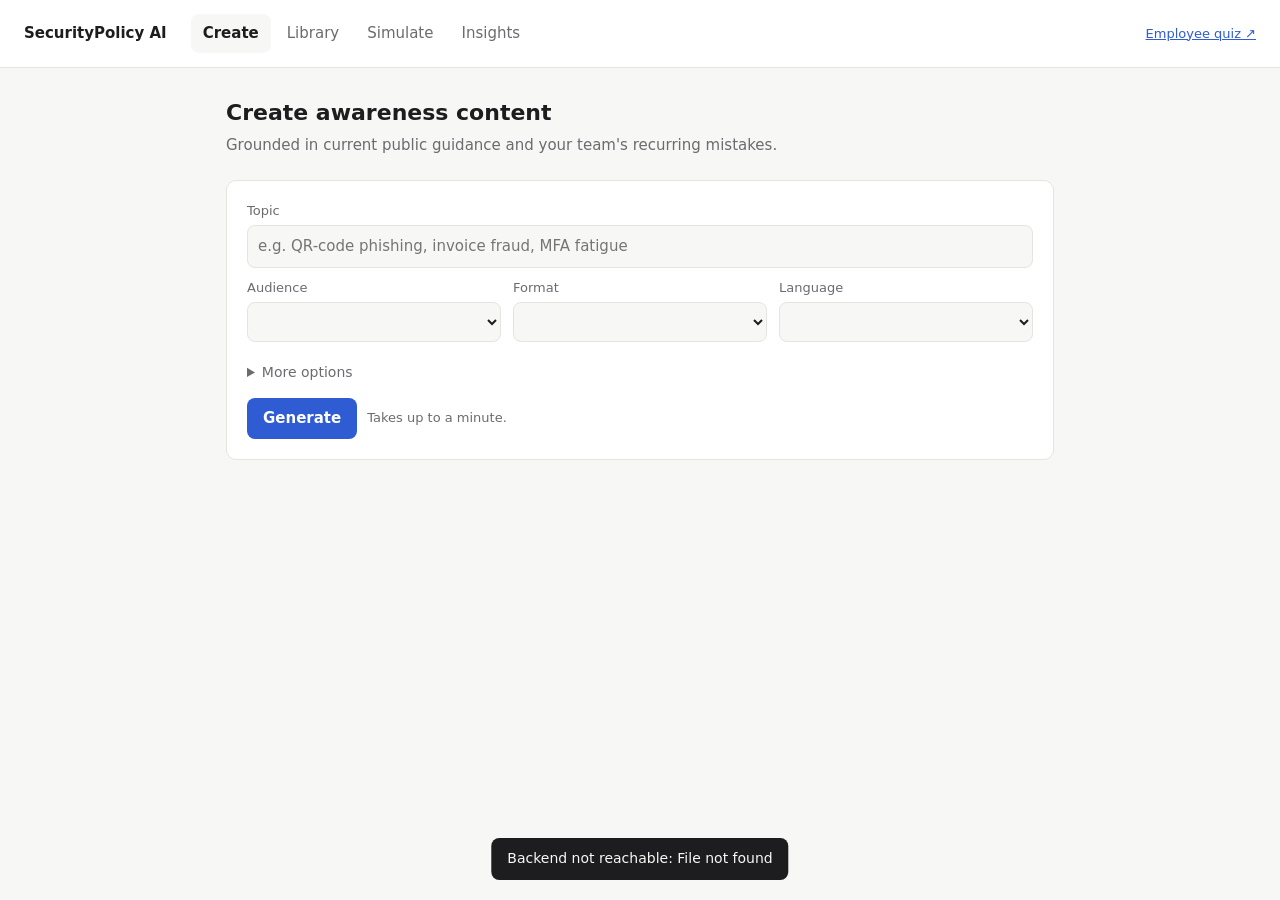
==== web/index.html @ 3a98496b "Web UI, local phishing-simulation campaigns, one-click local deployment - web/: minimal 4-page UI (C" ====
<!doctype html>
<html lang="en">
<head>
<meta charset="utf-8">
<meta name="viewport" content="width=device-width,initial-scale=1">
<title>SecurityPolicy AI</title>
<link rel="stylesheet" href="app.css">
</head>
<body>
<header>
  <span class="brand">SecurityPolicy AI</span>
  <nav id="nav">
    <button data-view="create" class="on">Create</button>
    <button data-view="library">Library</button>
    <button data-view="simulate">Simulate</button>
    <button data-view="insights">Insights</button>
  </nav>
  <span class="right"><a href="learn.html">Employee quiz ↗</a></span>
</header>

<main>
  <!-- CREATE -->
  <section id="v-create">
    <h1>Create awareness content</h1>
    <p class="lead">Grounded in current public guidance and your team's recurring mistakes.</p>
    <form class="card" id="gen-form">
      <label for="topic">Topic</label>
      <input id="topic" required placeholder="e.g. QR-code phishing, invoice fraud, MFA fatigue">
      <div class="grid">
        <div><label for="audience">Audience</label><select id="audience"></select></div>
        <div><label for="format">Format</label><select id="format"></select></div>
        <div><label for="language">Language</label><select id="language"></select></div>
      </div>
      <details>
        <summary>More options</summary>
        <label for="extra" style="margin-top:10px">Extra instructions</label>
        <input id="extra" placeholder="optional">
        <div id="policy-box" class="hidden">
          <label for="policy">Policy text to summarise</label>
          <textarea id="policy"></textarea>
        </div>
      </details>
      <div class="row"><button class="btn" id="gen-btn">Generate</button>
        <span class="muted small" id="gen-note">Takes up to a minute.</span></div>
    </form>
    <div id="create-out"></div>
  </section>

  <!-- LIBRARY -->
  <section id="v-library" class="hidden">
    <h1>Library</h1>
    <p class="lead">Drafts and approved modules. Approved content is remembered so new content builds on it.</p>
    <div class="card"><ul class="list" id="drafts"></ul></div>
    <div id="library-out"></div>
  </section>

  <!-- SIMULATE -->
  <section id="v-simulate" class="hidden">
    <h1>Phishing simulation</h1>
    <p class="lead">Send an approved training email to pseudonymous recipients. Clicks update the department's mistakes.</p>
    <form class="card" id="camp-form">
      <div class="grid">
        <div><label for="kit">Simulation</label><select id="kit"></select></div>
        <div><label for="camp-dept">Department</label><select id="camp-dept"></select></div>
        <div><label for="camp-n">Recipients</label><input id="camp-n" type="number" min="1" max="200" value="10"></div>
      </div>
      <div class="row"><button class="btn">Launch</button>
        <span class="muted small" id="kit-note"></span></div>
    </form>
    <div id="campaigns"></div>
  </section>

  <!-- INSIGHTS -->
  <section id="v-insights" class="hidden">
    <h1>Insights</h1>
    <p class="lead">Recurring mistakes per department, from logs, phishing tests, quizzes and simulations.</p>
    <div class="card">
      <div class="row" style="margin-top:0">
        <select id="ins-dept" style="max-width:240px;margin:0"></select>
        <button class="btn ghost" id="rebuild">Refresh</button>
      </div>
      <ul class="list" id="mistakes" style="margin-top:8px"></ul>
    </div>
    <details class="card"><summary>What's new in the threat feeds</summary>
      <div class="row"><button class="btn ghost" id="digest-btn">Check last 14 days</button></div>
      <div id="digest-out"></div>
    </details>
    <details class="card"><summary>Evaluation results</summary><div id="eval-out"></div></details>
  </section>
</main>
<script src="app.js"></script>
</body>
</html>
---- web/app.css ----
:root {
  --bg: #f7f7f5; --card: #ffffff; --ink: #1d1d1f; --muted: #6b6b70; --line: #e4e4e0;
  --accent: #2f5bd3; --accent-ink: #ffffff; --good: #1f8a4c; --warn: #b7791f; --bad: #c0392b;
  --radius: 10px;
  font-family: system-ui, -apple-system, "Segoe UI", Roboto, sans-serif;
}
@media (prefers-color-scheme: dark) {
  :root { --bg: #151517; --card: #1f1f22; --ink: #ececef; --muted: #9a9aa2; --line: #2e2e33;
          --accent: #7b9cff; --accent-ink: #0d0d10; }
}
* { box-sizing: border-box; }
body { margin: 0; background: var(--bg); color: var(--ink); font-size: 15px; line-height: 1.55; }
a { color: var(--accent); }

header { display: flex; align-items: center; gap: 24px; padding: 14px 24px; border-bottom: 1px solid var(--line);
         background: var(--card); position: sticky; top: 0; z-index: 2; flex-wrap: wrap; }
header .brand { font-weight: 650; }
nav { display: flex; gap: 4px; flex-wrap: wrap; }
nav button { background: none; border: 0; padding: 8px 12px; border-radius: 8px; color: var(--muted);
             font: inherit; cursor: pointer; }
nav button.on { background: var(--bg); color: var(--ink); font-weight: 600; }
header .right { margin-left: auto; font-size: 13px; color: var(--muted); }

main { max-width: 860px; margin: 0 auto; padding: 28px 16px 80px; }
main.narrow { max-width: 560px; }
h1 { font-size: 22px; margin: 0 0 4px; }
h2 { font-size: 18px; margin: 0 0 12px; }
h3 { font-size: 15px; margin: 20px 0 6px; }
.lead { color: var(--muted); margin: 0 0 22px; }
.muted { color: var(--muted); }
.small { font-size: 13px; }
.hidden { display: none !important; }

.card { background: var(--card); border: 1px solid var(--line); border-radius: var(--radius); padding: 20px; margin-bottom: 16px; }
.grid { display: grid; grid-template-columns: repeat(auto-fit, minmax(180px, 1fr)); gap: 12px; }
.row { display: flex; gap: 10px; align-items: center; flex-wrap: wrap; margin-top: 14px; }
label { display: block; font-size: 13px; color: var(--muted); margin-bottom: 4px; }
input, select, textarea { width: 100%; font: inherit; color: var(--ink); background: var(--bg);
  border: 1px solid var(--line); border-radius: 8px; padding: 9px 10px; margin-bottom: 10px; }
textarea { min-height: 90px; resize: vertical; }

.btn { display: inline-block; background: var(--accent); color: var(--accent-ink); border: 0; border-radius: 8px;
       padding: 9px 16px; font: inherit; font-weight: 600; cursor: pointer; text-decoration: none; }
.btn.ghost { background: none; color: var(--accent); border: 1px solid var(--line); }
.btn:disabled { opacity: .5; cursor: wait; }

details { margin-top: 10px; }
summary { cursor: pointer; color: var(--muted); font-size: 14px; }

.list { list-style: none; padding: 0; margin: 0; }
.list li { padding: 12px 4px; border-bottom: 1px solid var(--line); display: flex; gap: 12px; align-items: center; cursor: pointer; }
.list li:last-child { border-bottom: 0; }
.list .grow { flex: 1; min-width: 0; }
.list .t { font-weight: 550; overflow: hidden; text-overflow: ellipsis; white-space: nowrap; }

.pill { font-size: 12px; padding: 2px 8px; border-radius: 99px; border: 1px solid var(--line); color: var(--muted); white-space: nowrap; }
.pill.good { color: var(--good); border-color: var(--good); }
.pill.warn { color: var(--warn); border-color: var(--warn); }
.pill.bad { color: var(--bad); border-color: var(--bad); }

.doc h1, .doc h2, .doc h3 { margin-top: 18px; }
.doc .cite { font-size: 11px; vertical-align: super; color: var(--accent); text-decoration: none; }
.doc .org { font-size: 11px; vertical-align: super; color: var(--muted); }
.mail { white-space: normal; }
.mail-head { border-bottom: 1px solid var(--line); padding-bottom: 10px; margin-bottom: 12px; font-size: 14px; }

.bar { height: 8px; background: var(--bg); border-radius: 99px; overflow: hidden; }
.bar > i { display: block; height: 100%; background: var(--accent); }
.funnel { display: grid; grid-template-columns: 110px 1fr 40px; gap: 6px 10px; align-items: center; font-size: 13px; }

.toast { position: fixed; bottom: 20px; left: 50%; transform: translateX(-50%); background: var(--ink); color: var(--bg);
         padding: 10px 16px; border-radius: 8px; font-size: 14px; max-width: 90vw; }
.spinner { display: inline-block; width: 14px; height: 14px; border: 2px solid var(--line); border-top-color: var(--accent);
           border-radius: 50%; animation: spin .8s linear infinite; vertical-align: -2px; margin-right: 8px; }
@keyframes spin { to { transform: rotate(360deg); } }

body.recipient main { padding-top: 48px; }
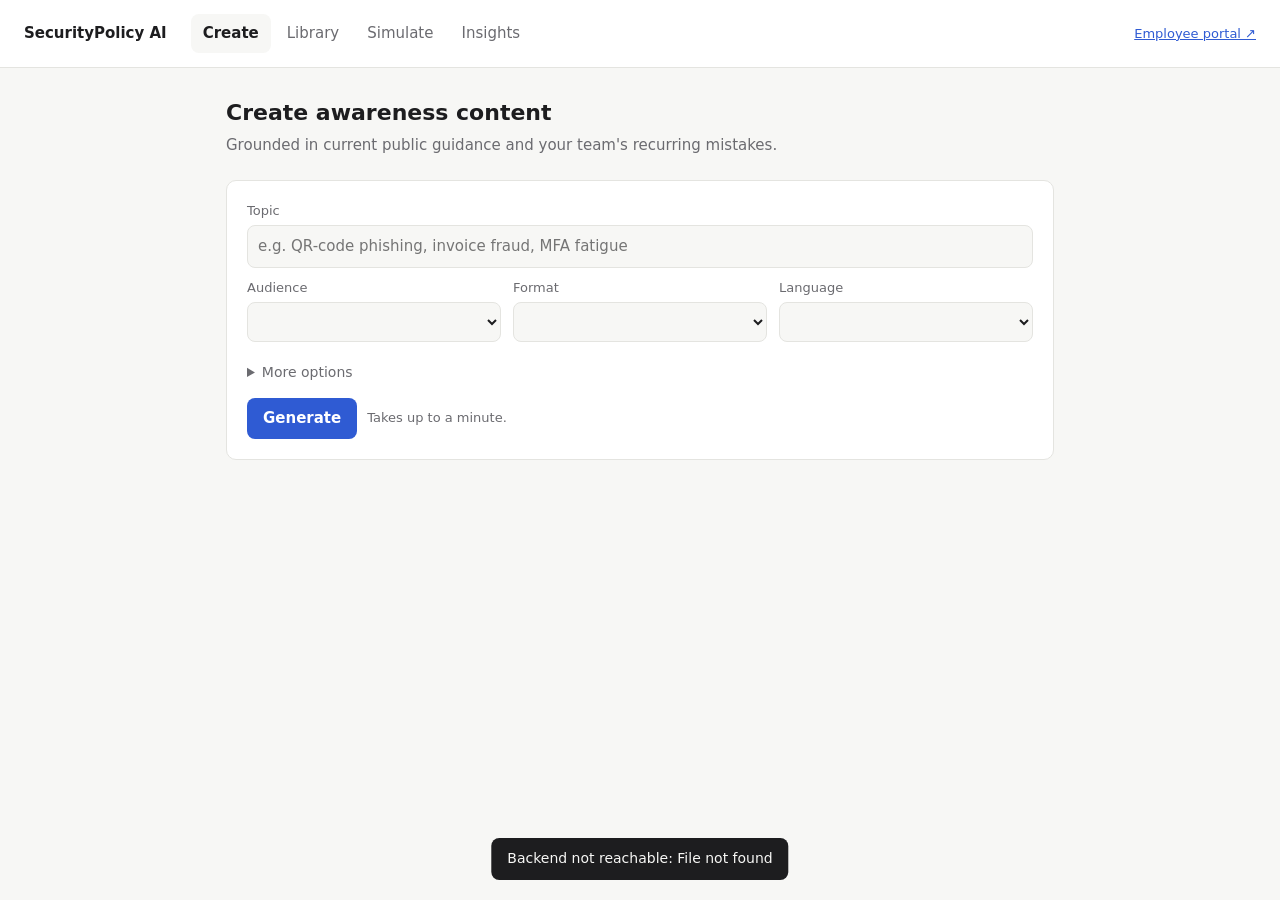
==== commit a37440a6: "Employee portal, phishing checker, trends, stale-module alerts, weekly progress reports - spai/insig" ====
--- a/web/index.html
+++ b/web/index.html
@@ -15,7 +15,7 @@
     <button data-view="simulate">Simulate</button>
     <button data-view="insights">Insights</button>
   </nav>
-  <span class="right"><a href="learn.html">Employee quiz ↗</a></span>
+  <span class="right"><a href="learn.html">Employee portal ↗</a></span>
 </header>
 
 <main>
@@ -50,6 +50,7 @@
   <section id="v-library" class="hidden">
     <h1>Library</h1>
     <p class="lead">Drafts and approved modules. Approved content is remembered so new content builds on it.</p>
+    <div class="card hidden" id="stale-card"><h2>Update suggested</h2><ul class="list" id="stale"></ul></div>
     <div class="card"><ul class="list" id="drafts"></ul></div>
     <div id="library-out"></div>
   </section>
@@ -81,6 +82,11 @@
       </div>
       <ul class="list" id="mistakes" style="margin-top:8px"></ul>
     </div>
+    <div class="card">
+      <h2>Trend</h2>
+      <div id="trend-out"></div>
+    </div>
+    <details class="card"><summary>This week by department</summary><div id="week-out"></div></details>
     <details class="card"><summary>What's new in the threat feeds</summary>
       <div class="row"><button class="btn ghost" id="digest-btn">Check last 14 days</button></div>
       <div id="digest-out"></div>
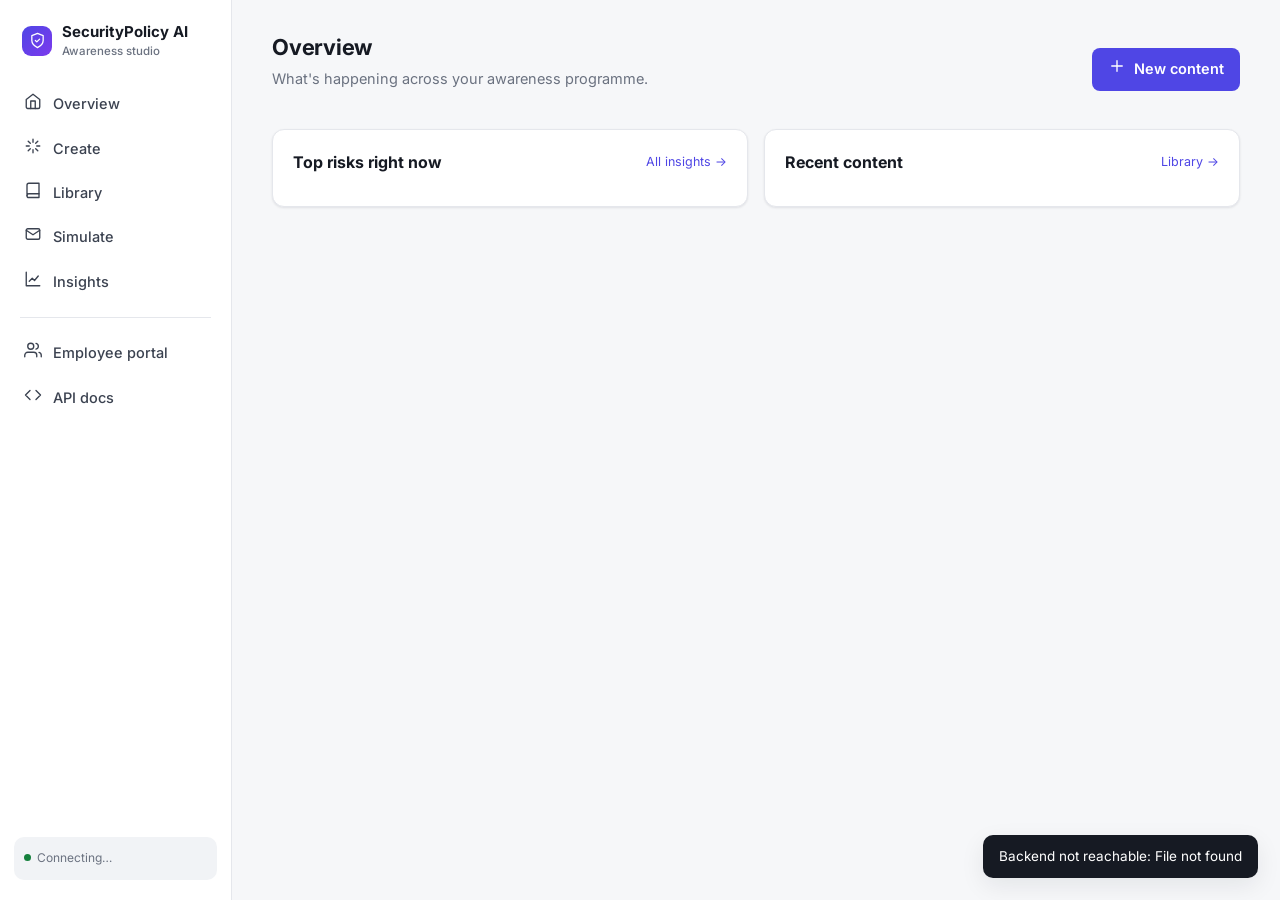
==== commit 501251b4: "Redesign web UI: sidebar layout, overview dashboard, format cards, tabbed draft view, richer simulat" ====
--- a/web/index.html
+++ b/web/index.html
@@ -7,93 +7,116 @@
 <link rel="stylesheet" href="app.css">
 </head>
 <body>
-<header>
-  <span class="brand">SecurityPolicy AI</span>
-  <nav id="nav">
-    <button data-view="create" class="on">Create</button>
-    <button data-view="library">Library</button>
-    <button data-view="simulate">Simulate</button>
-    <button data-view="insights">Insights</button>
-  </nav>
-  <span class="right"><a href="learn.html">Employee portal ↗</a></span>
-</header>
+<div class="shell">
+  <aside>
+    <div class="brand"><div class="logo" data-icon="shield"></div><div>SecurityPolicy AI<small>Awareness studio</small></div></div>
+    <nav class="nav" id="nav">
+      <button data-view="overview"><span data-icon="home"></span><span>Overview</span></button>
+      <button data-view="create"><span data-icon="spark"></span><span>Create</span></button>
+      <button data-view="library"><span data-icon="book"></span><span>Library</span></button>
+      <button data-view="simulate"><span data-icon="mail"></span><span>Simulate</span></button>
+      <button data-view="insights"><span data-icon="chart"></span><span>Insights</span></button>
+      <div class="sep"></div>
+      <a href="learn.html" target="_blank"><span data-icon="users"></span><span>Employee portal</span></a>
+      <a href="/docs" target="_blank"><span data-icon="code"></span><span>API docs</span></a>
+    </nav>
+    <div class="side-foot" id="kb-status"><span class="dot"></span>Connecting…</div>
+  </aside>
 
-<main>
-  <!-- CREATE -->
-  <section id="v-create">
-    <h1>Create awareness content</h1>
-    <p class="lead">Grounded in current public guidance and your team's recurring mistakes.</p>
-    <form class="card" id="gen-form">
-      <label for="topic">Topic</label>
-      <input id="topic" required placeholder="e.g. QR-code phishing, invoice fraud, MFA fatigue">
-      <div class="grid">
-        <div><label for="audience">Audience</label><select id="audience"></select></div>
-        <div><label for="format">Format</label><select id="format"></select></div>
-        <div><label for="language">Language</label><select id="language"></select></div>
+  <main>
+    <!-- OVERVIEW -->
+    <section id="v-overview">
+      <div class="page-head"><div><h1 id="hello">Overview</h1><p class="sub">What's happening across your awareness programme.</p></div>
+        <button class="btn" data-go="create"><span data-icon="plus"></span>New content</button></div>
+      <div class="kpis" id="kpis"></div>
+      <div class="cols">
+        <div class="card"><div class="card-head"><h2>Top risks right now</h2><a href="#insights" class="small">All insights →</a></div>
+          <ul class="list" id="ov-risks"></ul></div>
+        <div class="stack">
+          <div class="card"><div class="card-head"><h2>Recent content</h2><a href="#library" class="small">Library →</a></div>
+            <ul class="list" id="ov-recent"></ul></div>
+          <div class="card hidden" id="ov-stale-card"><div class="card-head"><h2>Needs an update</h2></div><ul class="list" id="ov-stale"></ul></div>
+        </div>
       </div>
-      <details>
-        <summary>More options</summary>
-        <label for="extra" style="margin-top:10px">Extra instructions</label>
-        <input id="extra" placeholder="optional">
-        <div id="policy-box" class="hidden">
-          <label for="policy">Policy text to summarise</label>
-          <textarea id="policy"></textarea>
+    </section>
+
+    <!-- CREATE -->
+    <section id="v-create" class="hidden">
+      <div class="page-head"><div><h1>Create content</h1><p class="sub">Grounded in trusted, current guidance and your teams' real mistakes.</p></div></div>
+      <div class="cols-create">
+        <form class="card sticky" id="gen-form">
+          <div class="field"><label for="topic">Topic</label>
+            <input id="topic" required placeholder="e.g. QR-code phishing, invoice fraud"></div>
+          <div class="field"><label>Format</label><div class="formats" id="formats"></div><p class="fmt-desc" id="fmt-desc"></p></div>
+          <div class="two">
+            <div class="field"><label for="audience">Audience</label><select id="audience"></select></div>
+            <div class="field"><label for="language">Language</label><select id="language"></select></div>
+          </div>
+          <details><summary>More options</summary>
+            <div class="field" style="margin-top:10px"><label for="extra">Extra instructions</label><input id="extra" placeholder="optional, e.g. friendly tone, under 200 words"></div>
+            <div class="field hidden" id="policy-box"><label for="policy">Policy text to summarise</label><textarea id="policy"></textarea></div>
+          </details>
+          <button class="btn block" id="gen-btn" style="margin-top:16px"><span data-icon="spark"></span>Generate</button>
+        </form>
+        <div id="create-out"><div class="card empty"><span data-icon="spark"></span><b>Your draft will appear here</b>
+          Pick a topic and format. Every claim is cited and the draft is fact-checked before you approve it.</div></div>
+      </div>
+    </section>
+
+    <!-- LIBRARY -->
+    <section id="v-library" class="hidden">
+      <div class="page-head"><div><h1>Library</h1><p class="sub">Approved content is remembered, so new content builds on it instead of repeating it.</p></div></div>
+      <div class="card hidden" id="stale-card" style="margin-bottom:16px"><div class="card-head"><h2>Update suggested</h2>
+        <span class="pill warn">newer guidance found</span></div><ul class="list" id="stale"></ul></div>
+      <div class="cols-create">
+        <div class="card sticky">
+          <div class="row" style="margin-bottom:10px"><input id="lib-q" placeholder="Search…" style="flex:1"></div>
+          <div class="chips" id="lib-filter" style="margin-bottom:8px">
+            <button class="chip on" data-f="all">All</button><button class="chip" data-f="approved">Approved</button><button class="chip" data-f="draft">Drafts</button></div>
+          <ul class="list" id="drafts" style="max-height:62vh;overflow:auto"></ul>
         </div>
-      </details>
-      <div class="row"><button class="btn" id="gen-btn">Generate</button>
-        <span class="muted small" id="gen-note">Takes up to a minute.</span></div>
-    </form>
-    <div id="create-out"></div>
-  </section>
+        <div id="library-out"><div class="card empty"><span data-icon="book"></span><b>Select an item</b>Open any draft to review, approve or export it.</div></div>
+      </div>
+    </section>
 
-  <!-- LIBRARY -->
-  <section id="v-library" class="hidden">
-    <h1>Library</h1>
-    <p class="lead">Drafts and approved modules. Approved content is remembered so new content builds on it.</p>
-    <div class="card hidden" id="stale-card"><h2>Update suggested</h2><ul class="list" id="stale"></ul></div>
-    <div class="card"><ul class="list" id="drafts"></ul></div>
-    <div id="library-out"></div>
-  </section>
+    <!-- SIMULATE -->
+    <section id="v-simulate" class="hidden">
+      <div class="page-head"><div><h1>Phishing simulation</h1><p class="sub">Send an approved training email to pseudonymous recipients. Every click updates the team's mistakes.</p></div></div>
+      <form class="card" id="camp-form">
+        <div class="card-head"><h2>Launch a campaign</h2><span class="small muted">No real email is sent. Recipients get private local inbox links.</span></div>
+        <div class="row" style="align-items:flex-end">
+          <div style="flex:2;min-width:220px"><label for="kit">Training email</label><select id="kit"></select></div>
+          <div style="flex:1;min-width:140px"><label for="camp-dept">Department</label><select id="camp-dept"></select></div>
+          <div style="width:110px"><label for="camp-n">Recipients</label><input id="camp-n" type="number" min="1" max="200" value="10"></div>
+          <button class="btn"><span data-icon="send"></span>Launch</button>
+        </div>
+        <p class="small muted" id="kit-note" style="margin:8px 0 0"></p>
+      </form>
+      <div id="campaigns" class="stack" style="margin-top:16px"></div>
+    </section>
 
-  <!-- SIMULATE -->
-  <section id="v-simulate" class="hidden">
-    <h1>Phishing simulation</h1>
-    <p class="lead">Send an approved training email to pseudonymous recipients. Clicks update the department's mistakes.</p>
-    <form class="card" id="camp-form">
-      <div class="grid">
-        <div><label for="kit">Simulation</label><select id="kit"></select></div>
-        <div><label for="camp-dept">Department</label><select id="camp-dept"></select></div>
-        <div><label for="camp-n">Recipients</label><input id="camp-n" type="number" min="1" max="200" value="10"></div>
+    <!-- INSIGHTS -->
+    <section id="v-insights" class="hidden">
+      <div class="page-head"><div><h1>Insights</h1><p class="sub">Recurring mistakes from Windows logs, phishing tests, quizzes and simulations.</p></div>
+        <button class="btn ghost" id="rebuild"><span data-icon="refresh"></span>Recompute</button></div>
+      <div class="chips" id="ins-dept" style="margin-bottom:16px"></div>
+      <div class="cols">
+        <div class="card"><div class="card-head"><h2>Recurring mistakes</h2><span class="small muted">share of people who fell for it</span></div>
+          <ul class="list" id="mistakes"></ul></div>
+        <div class="card"><div class="card-head"><h2>Trend</h2></div><div id="trend-out"></div></div>
       </div>
-      <div class="row"><button class="btn">Launch</button>
-        <span class="muted small" id="kit-note"></span></div>
-    </form>
-    <div id="campaigns"></div>
-  </section>
-
-  <!-- INSIGHTS -->
-  <section id="v-insights" class="hidden">
-    <h1>Insights</h1>
-    <p class="lead">Recurring mistakes per department, from logs, phishing tests, quizzes and simulations.</p>
-    <div class="card">
-      <div class="row" style="margin-top:0">
-        <select id="ins-dept" style="max-width:240px;margin:0"></select>
-        <button class="btn ghost" id="rebuild">Refresh</button>
+      <div class="card" style="margin-top:16px">
+        <div class="tabs" id="ins-tabs" style="margin-top:0">
+          <button class="on" data-t="week">This week</button><button data-t="digest">Threat feed digest</button><button data-t="eval">Evaluation</button></div>
+        <div id="t-week"></div>
+        <div id="t-digest" class="hidden"><p class="small muted" style="margin-top:0">Suggests topics from the last 14 days of news that you haven't taught yet.</p>
+          <button class="btn ghost sm" id="digest-btn"><span data-icon="spark"></span>Analyse feeds</button><div id="digest-out"></div></div>
+        <div id="t-eval" class="hidden"></div>
       </div>
-      <ul class="list" id="mistakes" style="margin-top:8px"></ul>
-    </div>
-    <div class="card">
-      <h2>Trend</h2>
-      <div id="trend-out"></div>
-    </div>
-    <details class="card"><summary>This week by department</summary><div id="week-out"></div></details>
-    <details class="card"><summary>What's new in the threat feeds</summary>
-      <div class="row"><button class="btn ghost" id="digest-btn">Check last 14 days</button></div>
-      <div id="digest-out"></div>
-    </details>
-    <details class="card"><summary>Evaluation results</summary><div id="eval-out"></div></details>
-  </section>
-</main>
+    </section>
+  </main>
+</div>
+<script src="icons.js"></script>
 <script src="app.js"></script>
 </body>
 </html>
--- a/web/app.css
+++ b/web/app.css
@@ -1,77 +1,213 @@
+@import url("https://fonts.googleapis.com/css2?family=Inter:wght@400;500;600;700&display=swap");
+
 :root {
-  --bg: #f7f7f5; --card: #ffffff; --ink: #1d1d1f; --muted: #6b6b70; --line: #e4e4e0;
-  --accent: #2f5bd3; --accent-ink: #ffffff; --good: #1f8a4c; --warn: #b7791f; --bad: #c0392b;
-  --radius: 10px;
-  font-family: system-ui, -apple-system, "Segoe UI", Roboto, sans-serif;
+  --bg: #f6f7f9; --surface: #ffffff; --surface-2: #f1f3f6; --ink: #161a23; --ink-2: #3b4250; --muted: #6b7280;
+  --line: #e5e7ec; --accent: #4f46e5; --accent-soft: #eef0fe; --accent-ink: #ffffff;
+  --good: #15803d; --good-soft: #e8f6ee; --warn: #b45309; --warn-soft: #fdf3e4; --bad: #c2410c; --bad-soft: #fdece6;
+  --shadow: 0 1px 2px rgba(16, 24, 40, .04), 0 1px 3px rgba(16, 24, 40, .06);
+  --shadow-lg: 0 8px 24px rgba(16, 24, 40, .08);
+  --radius: 12px; --side: 232px;
+  font-family: Inter, system-ui, -apple-system, "Segoe UI", Roboto, sans-serif;
+  color-scheme: light;
 }
 @media (prefers-color-scheme: dark) {
-  :root { --bg: #151517; --card: #1f1f22; --ink: #ececef; --muted: #9a9aa2; --line: #2e2e33;
-          --accent: #7b9cff; --accent-ink: #0d0d10; }
+  :root:not([data-theme="light"]) {
+    --bg: #0f1115; --surface: #171a21; --surface-2: #1e222b; --ink: #eceef3; --ink-2: #c3c8d2; --muted: #8b92a0;
+    --line: #272b35; --accent: #8b87ff; --accent-soft: #23234a; --accent-ink: #0f1115;
+    --good: #4ade80; --good-soft: #15291d; --warn: #fbbf24; --warn-soft: #2d2412; --bad: #fb923c; --bad-soft: #2f1a12;
+    --shadow: 0 1px 2px rgba(0, 0, 0, .3); --shadow-lg: 0 8px 24px rgba(0, 0, 0, .4); color-scheme: dark;
+  }
 }
 * { box-sizing: border-box; }
-body { margin: 0; background: var(--bg); color: var(--ink); font-size: 15px; line-height: 1.55; }
-a { color: var(--accent); }
-
-header { display: flex; align-items: center; gap: 24px; padding: 14px 24px; border-bottom: 1px solid var(--line);
-         background: var(--card); position: sticky; top: 0; z-index: 2; flex-wrap: wrap; }
-header .brand { font-weight: 650; }
-nav { display: flex; gap: 4px; flex-wrap: wrap; }
-nav button { background: none; border: 0; padding: 8px 12px; border-radius: 8px; color: var(--muted);
-             font: inherit; cursor: pointer; }
-nav button.on { background: var(--bg); color: var(--ink); font-weight: 600; }
-header .right { margin-left: auto; font-size: 13px; color: var(--muted); }
-
-main { max-width: 860px; margin: 0 auto; padding: 28px 16px 80px; }
-main.narrow { max-width: 560px; }
-h1 { font-size: 22px; margin: 0 0 4px; }
-h2 { font-size: 18px; margin: 0 0 12px; }
-h3 { font-size: 15px; margin: 20px 0 6px; }
-.lead { color: var(--muted); margin: 0 0 22px; }
+body { margin: 0; background: var(--bg); color: var(--ink); font-size: 14.5px; line-height: 1.55; -webkit-font-smoothing: antialiased; }
+a { color: var(--accent); text-decoration: none; }
+a:hover { text-decoration: underline; }
+svg.i { width: 18px; height: 18px; flex: none; stroke: currentColor; fill: none; stroke-width: 1.8; stroke-linecap: round; stroke-linejoin: round; }
+.hidden { display: none !important; }
 .muted { color: var(--muted); }
-.small { font-size: 13px; }
-.hidden { display: none !important; }
-
-.card { background: var(--card); border: 1px solid var(--line); border-radius: var(--radius); padding: 20px; margin-bottom: 16px; }
-.grid { display: grid; grid-template-columns: repeat(auto-fit, minmax(180px, 1fr)); gap: 12px; }
-.row { display: flex; gap: 10px; align-items: center; flex-wrap: wrap; margin-top: 14px; }
-label { display: block; font-size: 13px; color: var(--muted); margin-bottom: 4px; }
-input, select, textarea { width: 100%; font: inherit; color: var(--ink); background: var(--bg);
-  border: 1px solid var(--line); border-radius: 8px; padding: 9px 10px; margin-bottom: 10px; }
-textarea { min-height: 90px; resize: vertical; }
-
-.btn { display: inline-block; background: var(--accent); color: var(--accent-ink); border: 0; border-radius: 8px;
-       padding: 9px 16px; font: inherit; font-weight: 600; cursor: pointer; text-decoration: none; }
-.btn.ghost { background: none; color: var(--accent); border: 1px solid var(--line); }
-.btn:disabled { opacity: .5; cursor: wait; }
-
-details { margin-top: 10px; }
-summary { cursor: pointer; color: var(--muted); font-size: 14px; }
-
+.small { font-size: 12.5px; }
+
+/* ---------- shell ---------- */
+.shell { display: grid; grid-template-columns: var(--side) 1fr; min-height: 100vh; }
+aside { background: var(--surface); border-right: 1px solid var(--line); padding: 20px 14px; display: flex; flex-direction: column;
+        position: sticky; top: 0; height: 100vh; }
+.brand { display: flex; align-items: center; gap: 10px; padding: 0 8px 22px; font-weight: 700; font-size: 15px; }
+.logo { width: 30px; height: 30px; border-radius: 9px; background: linear-gradient(135deg, var(--accent), #7c3aed);
+        display: grid; place-items: center; color: #fff; }
+.logo svg.i { width: 17px; height: 17px; }
+.brand small { display: block; font-weight: 500; color: var(--muted); font-size: 11.5px; }
+.nav { display: flex; flex-direction: column; gap: 2px; }
+.nav button, .nav a { display: flex; align-items: center; gap: 11px; padding: 9px 10px; border-radius: 8px; border: 0; background: none;
+  color: var(--ink-2); font: inherit; font-weight: 500; cursor: pointer; text-align: left; text-decoration: none; }
+.nav button:hover, .nav a:hover { background: var(--surface-2); text-decoration: none; }
+.nav button.on { background: var(--accent-soft); color: var(--accent); }
+.nav .sep { height: 1px; background: var(--line); margin: 12px 6px; }
+.side-foot { margin-top: auto; padding: 12px 10px; border-radius: 10px; background: var(--surface-2); font-size: 12px; color: var(--muted); }
+.dot { display: inline-block; width: 7px; height: 7px; border-radius: 50%; background: var(--good); margin-right: 6px; vertical-align: 1px; }
+
+main { padding: 30px 40px 80px; max-width: 1180px; width: 100%; }
+.page-head { display: flex; align-items: flex-end; justify-content: space-between; gap: 16px; margin-bottom: 22px; flex-wrap: wrap; }
+h1 { font-size: 22px; margin: 0; letter-spacing: -.01em; }
+h2 { font-size: 16px; margin: 0 0 12px; }
+h3 { font-size: 14px; margin: 18px 0 6px; }
+.sub { color: var(--muted); margin: 4px 0 0; }
+
+/* ---------- surfaces ---------- */
+.card { background: var(--surface); border: 1px solid var(--line); border-radius: var(--radius); padding: 20px; box-shadow: var(--shadow); }
+.stack > * + * { margin-top: 16px; }
+.cols > *, .cols-create > *, .shell > main { min-width: 0; }
+.card-head { display: flex; align-items: center; justify-content: space-between; gap: 12px; margin-bottom: 12px; }
+.card-head h2 { margin: 0; }
+.cols { display: grid; grid-template-columns: 1fr 1fr; gap: 16px; align-items: start; }
+.cols-create { display: grid; grid-template-columns: 380px 1fr; gap: 20px; align-items: start; }
+.sticky { position: sticky; top: 20px; }
+.kpis { display: grid; grid-template-columns: repeat(4, 1fr); gap: 14px; margin-bottom: 16px; }
+.kpi { background: var(--surface); border: 1px solid var(--line); border-radius: var(--radius); padding: 16px 18px; box-shadow: var(--shadow); }
+.kpi .lbl { display: flex; align-items: center; gap: 8px; color: var(--muted); font-size: 12.5px; font-weight: 500; }
+.kpi .val { font-size: 26px; font-weight: 700; margin-top: 6px; letter-spacing: -.02em; }
+.kpi .hint { font-size: 12px; color: var(--muted); }
+.ico-bg { width: 28px; height: 28px; border-radius: 8px; display: grid; place-items: center; background: var(--accent-soft); color: var(--accent); }
+.ico-bg svg.i { width: 15px; height: 15px; }
+
+/* ---------- forms ---------- */
+label { display: block; font-size: 12.5px; font-weight: 500; color: var(--ink-2); margin: 0 0 5px; }
+.field { margin-bottom: 14px; }
+input, select, textarea { width: 100%; font: inherit; color: var(--ink); background: var(--surface); border: 1px solid var(--line);
+  border-radius: 8px; padding: 9px 11px; transition: border-color .15s, box-shadow .15s; }
+input:focus, select:focus, textarea:focus { outline: none; border-color: var(--accent); box-shadow: 0 0 0 3px var(--accent-soft); }
+input, select { height: 40px; }
+textarea { min-height: 100px; resize: vertical; }
+.two { display: grid; grid-template-columns: 1fr 1fr; gap: 10px; }
+.formats { display: grid; grid-template-columns: repeat(3, 1fr); gap: 8px; }
+.fmt { border: 1px solid var(--line); border-radius: 10px; padding: 10px 8px; text-align: center; cursor: pointer; background: var(--surface);
+       color: var(--ink-2); font-size: 12.5px; font-weight: 500; transition: all .15s; }
+.fmt svg.i { display: block; margin: 0 auto 5px; color: var(--muted); }
+.fmt:hover { border-color: var(--accent); }
+.fmt.on { border-color: var(--accent); background: var(--accent-soft); color: var(--accent); }
+.fmt.on svg.i { color: var(--accent); }
+.fmt-desc { font-size: 12px; color: var(--muted); margin: 8px 0 0; min-height: 34px; }
+
+.btn { display: inline-flex; align-items: center; justify-content: center; gap: 8px; background: var(--accent); color: var(--accent-ink);
+  border: 0; border-radius: 8px; padding: 9px 16px; font: inherit; font-weight: 600; cursor: pointer; text-decoration: none; transition: filter .15s; }
+.btn:hover { filter: brightness(1.08); text-decoration: none; }
+.btn.block { width: 100%; padding: 11px; }
+.btn.ghost { background: var(--surface); color: var(--ink-2); border: 1px solid var(--line); }
+.btn.ghost:hover { border-color: var(--accent); color: var(--accent); }
+.btn.sm { padding: 6px 11px; font-size: 13px; }
+.btn:disabled { opacity: .55; cursor: not-allowed; }
+.row { display: flex; gap: 10px; align-items: center; flex-wrap: wrap; }
+.chips { display: flex; gap: 6px; flex-wrap: wrap; }
+.chip { border: 1px solid var(--line); background: var(--surface); color: var(--ink-2); border-radius: 99px; padding: 5px 12px; font: inherit;
+        font-size: 13px; cursor: pointer; }
+.chip.on { background: var(--ink); color: var(--surface); border-color: var(--ink); }
+
+details > summary { cursor: pointer; color: var(--muted); font-size: 13px; font-weight: 500; list-style: none; }
+details > summary::before { content: "▸ "; }
+details[open] > summary::before { content: "▾ "; }
+
+/* ---------- lists / tables ---------- */
 .list { list-style: none; padding: 0; margin: 0; }
-.list li { padding: 12px 4px; border-bottom: 1px solid var(--line); display: flex; gap: 12px; align-items: center; cursor: pointer; }
+.list li { display: flex; gap: 12px; align-items: center; padding: 11px 4px; border-bottom: 1px solid var(--line); }
 .list li:last-child { border-bottom: 0; }
+.list li.click { cursor: pointer; border-radius: 8px; padding: 11px 10px; }
+.list li.click:hover { background: var(--surface-2); }
 .list .grow { flex: 1; min-width: 0; }
 .list .t { font-weight: 550; overflow: hidden; text-overflow: ellipsis; white-space: nowrap; }
-
-.pill { font-size: 12px; padding: 2px 8px; border-radius: 99px; border: 1px solid var(--line); color: var(--muted); white-space: nowrap; }
-.pill.good { color: var(--good); border-color: var(--good); }
-.pill.warn { color: var(--warn); border-color: var(--warn); }
-.pill.bad { color: var(--bad); border-color: var(--bad); }
-
-.doc h1, .doc h2, .doc h3 { margin-top: 18px; }
-.doc .cite { font-size: 11px; vertical-align: super; color: var(--accent); text-decoration: none; }
-.doc .org { font-size: 11px; vertical-align: super; color: var(--muted); }
-.mail { white-space: normal; }
-.mail-head { border-bottom: 1px solid var(--line); padding-bottom: 10px; margin-bottom: 12px; font-size: 14px; }
-
-.bar { height: 8px; background: var(--bg); border-radius: 99px; overflow: hidden; }
-.bar > i { display: block; height: 100%; background: var(--accent); }
-.funnel { display: grid; grid-template-columns: 110px 1fr 40px; gap: 6px 10px; align-items: center; font-size: 13px; }
-
-.toast { position: fixed; bottom: 20px; left: 50%; transform: translateX(-50%); background: var(--ink); color: var(--bg);
-         padding: 10px 16px; border-radius: 8px; font-size: 14px; max-width: 90vw; }
-.spinner { display: inline-block; width: 14px; height: 14px; border: 2px solid var(--line); border-top-color: var(--accent);
-           border-radius: 50%; animation: spin .8s linear infinite; vertical-align: -2px; margin-right: 8px; }
+.list li.on { background: var(--accent-soft); }
+table { width: 100%; border-collapse: collapse; font-size: 13px; }
+th { text-align: left; color: var(--muted); font-weight: 500; font-size: 12px; padding: 8px 10px; border-bottom: 1px solid var(--line); }
+td { padding: 9px 10px; border-bottom: 1px solid var(--line); }
+tr:last-child td { border-bottom: 0; }
+
+.pill { display: inline-flex; align-items: center; gap: 5px; font-size: 12px; font-weight: 500; padding: 2px 9px; border-radius: 99px;
+        background: var(--surface-2); color: var(--muted); white-space: nowrap; }
+.pill.good { background: var(--good-soft); color: var(--good); }
+.pill.warn { background: var(--warn-soft); color: var(--warn); }
+.pill.bad { background: var(--bad-soft); color: var(--bad); }
+.pill.acc { background: var(--accent-soft); color: var(--accent); }
+
+.empty { text-align: center; padding: 48px 20px; color: var(--muted); }
+.empty svg.i { width: 40px; height: 40px; stroke-width: 1.3; margin-bottom: 10px; color: var(--line); }
+.empty b { display: block; color: var(--ink-2); margin-bottom: 4px; }
+
+/* ---------- document ---------- */
+.doc { color: var(--ink-2); }
+.doc h2, .doc h3, .doc h4 { color: var(--ink); margin: 20px 0 6px; }
+.doc .cite { font-size: 10.5px; font-weight: 600; vertical-align: super; color: var(--accent); background: var(--accent-soft); padding: 0 4px;
+             border-radius: 4px; margin-left: 1px; }
+.doc .org { font-size: 10.5px; vertical-align: super; color: var(--muted); background: var(--surface-2); padding: 0 4px; border-radius: 4px; }
+.doc-title { font-size: 20px; margin: 10px 0 4px; letter-spacing: -.01em; }
+.toolbar { display: flex; gap: 8px; align-items: center; flex-wrap: wrap; padding-top: 16px; margin-top: 18px; border-top: 1px solid var(--line); }
+.notice { display: flex; gap: 10px; align-items: flex-start; padding: 10px 12px; border-radius: 9px; background: var(--warn-soft); color: var(--warn);
+          font-size: 13px; margin-top: 10px; }
+.tabs { display: flex; gap: 18px; border-bottom: 1px solid var(--line); margin: 18px 0 12px; }
+.tabs button { background: none; border: 0; padding: 8px 0; font: inherit; color: var(--muted); cursor: pointer; border-bottom: 2px solid transparent; }
+.tabs button.on { color: var(--ink); border-bottom-color: var(--accent); font-weight: 600; }
+.mail { border: 1px solid var(--line); border-radius: 10px; overflow: hidden; background: var(--surface); }
+.mail-head { padding: 12px 16px; background: var(--surface-2); font-size: 13px; border-bottom: 1px solid var(--line); }
+.mail-body { padding: 16px; }
+.scorebar { display: grid; grid-template-columns: 110px 1fr 40px; gap: 8px 12px; align-items: center; font-size: 13px; }
+
+/* ---------- charts / bars ---------- */
+.bar { height: 8px; background: var(--surface-2); border-radius: 99px; overflow: hidden; }
+.bar > i { display: block; height: 100%; background: var(--accent); border-radius: 99px; }
+.bar.bad > i { background: var(--bad); } .bar.good > i { background: var(--good); } .bar.warn > i { background: var(--warn); }
+.funnel { display: grid; grid-template-columns: 120px 1fr 52px; gap: 9px 12px; align-items: center; font-size: 13px; }
+.stats3 { display: grid; grid-template-columns: repeat(3, 1fr); gap: 10px; margin: 4px 0 16px; }
+.stat { background: var(--surface-2); border-radius: 10px; padding: 10px 12px; }
+.stat .val { font-size: 20px; font-weight: 700; }
+.stat .lbl { font-size: 12px; color: var(--muted); }
+
+/* ---------- progress steps while generating ---------- */
+.steps { list-style: none; padding: 0; margin: 14px 0 0; }
+.steps li { display: flex; gap: 10px; align-items: center; padding: 6px 0; color: var(--muted); font-size: 13.5px; }
+.steps li.on { color: var(--ink); font-weight: 500; }
+.steps li.done { color: var(--good); }
+.steps .b { width: 18px; height: 18px; border-radius: 50%; border: 2px solid var(--line); flex: none; }
+.steps li.on .b { border-color: var(--accent); border-top-color: transparent; animation: spin .8s linear infinite; }
+.steps li.done .b { background: var(--good); border-color: var(--good); }
+.skeleton { height: 12px; border-radius: 6px; background: linear-gradient(90deg, var(--surface-2), var(--line), var(--surface-2));
+            background-size: 200% 100%; animation: shimmer 1.4s infinite; margin: 10px 0; }
+@keyframes shimmer { to { background-position: -200% 0; } }
+
+.toast { position: fixed; bottom: 22px; right: 22px; background: var(--ink); color: var(--surface); padding: 11px 16px; border-radius: 10px;
+         font-size: 13.5px; max-width: 420px; box-shadow: var(--shadow-lg); animation: up .2s ease-out; z-index: 10; }
+@keyframes up { from { transform: translateY(8px); opacity: 0; } }
+.spinner { display: inline-block; width: 14px; height: 14px; border: 2px solid currentColor; border-right-color: transparent; border-radius: 50%;
+           animation: spin .8s linear infinite; }
 @keyframes spin { to { transform: rotate(360deg); } }
 
-body.recipient main { padding-top: 48px; }
+/* ---------- employee portal + recipient pages ---------- */
+.topbar { display: flex; align-items: center; gap: 22px; padding: 12px 28px; background: var(--surface); border-bottom: 1px solid var(--line);
+          position: sticky; top: 0; z-index: 2; flex-wrap: wrap; }
+.topbar .brand { padding: 0; }
+.topbar .nav { flex-direction: row; }
+.topbar .right { margin-left: auto; font-size: 13px; color: var(--muted); }
+main.narrow { max-width: 640px; margin: 0 auto; padding: 32px 16px 80px; }
+.hero { border-radius: var(--radius); padding: 22px; color: #fff; background: linear-gradient(135deg, var(--accent), #7c3aed); box-shadow: var(--shadow-lg); }
+.hero h2 { font-size: 19px; margin: 0 0 4px; }
+.hero .grid4 { display: grid; grid-template-columns: repeat(4, 1fr); gap: 10px; margin-top: 18px; }
+.hero .grid4 div { background: rgba(255, 255, 255, .14); border-radius: 10px; padding: 10px 12px; }
+.hero .grid4 b { display: block; font-size: 22px; }
+.hero .grid4 span { font-size: 12px; opacity: .85; }
+.verdict { display: flex; gap: 14px; align-items: center; padding: 14px 16px; border-radius: 10px; margin-bottom: 8px; }
+.verdict.bad { background: var(--bad-soft); color: var(--bad); } .verdict.warn { background: var(--warn-soft); color: var(--warn); }
+.verdict.good { background: var(--good-soft); color: var(--good); }
+.verdict b { font-size: 16px; display: block; }
+.opt { display: flex; gap: 10px; align-items: center; padding: 10px 12px; border: 1px solid var(--line); border-radius: 9px; margin: 6px 0;
+       cursor: pointer; font-weight: 400; font-size: 14px; color: var(--ink); }
+.opt:has(input:checked) { border-color: var(--accent); background: var(--accent-soft); }
+.opt input { width: auto; margin: 0; }
+body.recipient main { padding-top: 56px; }
+body.recipient form input { margin-bottom: 10px; }
+
+/* ---------- responsive ---------- */
+@media (max-width: 1050px) { .cols-create, .cols { grid-template-columns: 1fr; } .sticky { position: static; } .kpis { grid-template-columns: repeat(2, 1fr); } }
+@media (max-width: 760px) {
+  .shell { grid-template-columns: 1fr; }
+  aside { position: static; height: auto; flex-direction: row; align-items: center; padding: 10px 12px; overflow-x: auto; }
+  aside .brand { padding: 0 10px 0 0; } aside .brand small, .side-foot, .nav .sep { display: none; }
+  .nav { flex-direction: row; } .nav button span, .nav a span { display: none; }
+  main { padding: 20px 16px 60px; }
+  .hero .grid4 { grid-template-columns: repeat(2, 1fr); }
+}
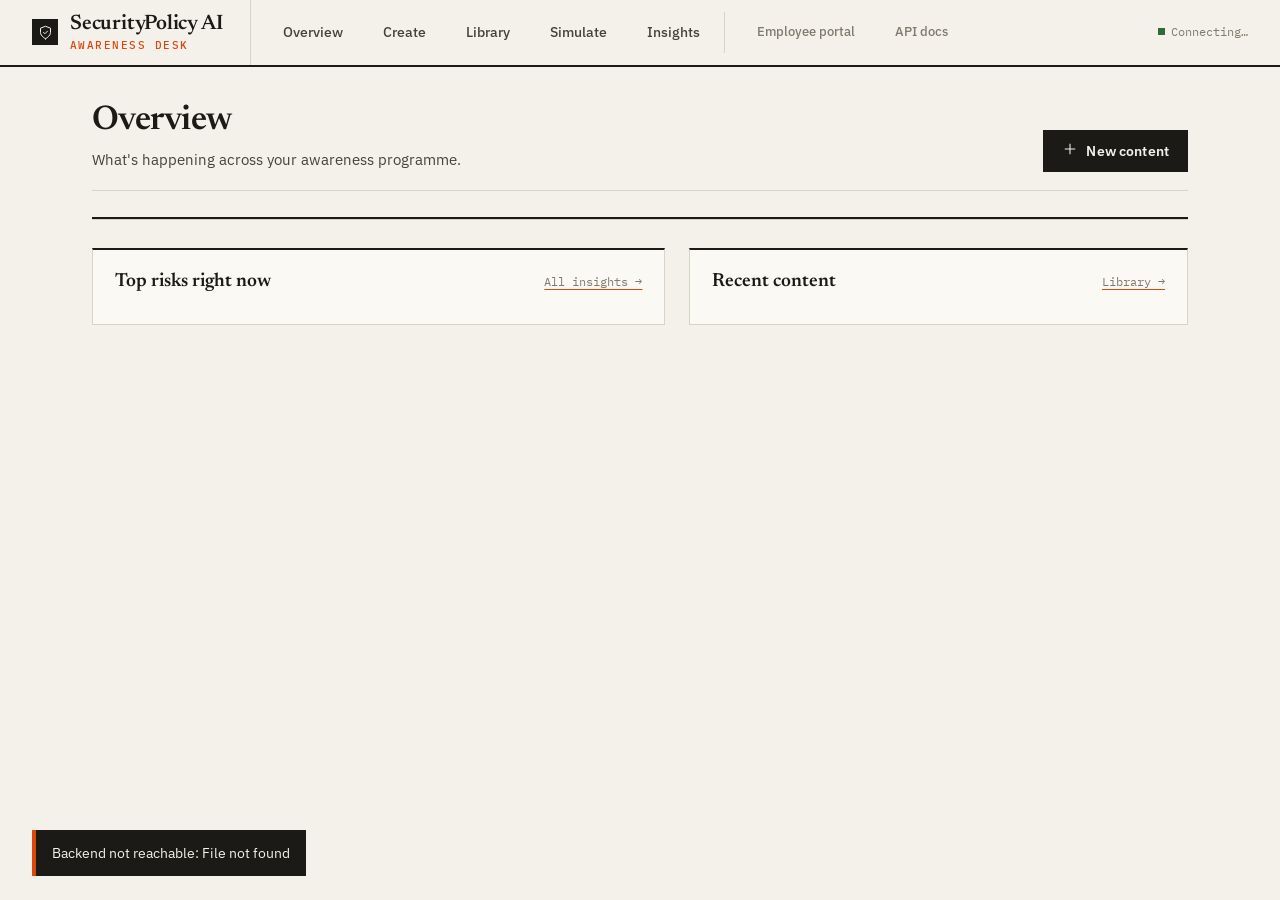
==== commit 025d6fb2: "Briefing-desk visual redesign: masthead nav, paper/ink palette with one signal colour, serif heading" ====
--- a/web/index.html
+++ b/web/index.html
@@ -9,7 +9,7 @@
 <body>
 <div class="shell">
   <aside>
-    <div class="brand"><div class="logo" data-icon="shield"></div><div>SecurityPolicy AI<small>Awareness studio</small></div></div>
+    <div class="brand"><div class="logo" data-icon="shield"></div><div>SecurityPolicy AI<small>Awareness desk</small></div></div>
     <nav class="nav" id="nav">
       <button data-view="overview"><span data-icon="home"></span><span>Overview</span></button>
       <button data-view="create"><span data-icon="spark"></span><span>Create</span></button>
--- a/web/app.css
+++ b/web/app.css
@@ -1,213 +1,253 @@
-@import url("https://fonts.googleapis.com/css2?family=Inter:wght@400;500;600;700&display=swap");
-
+@import url("https://fonts.googleapis.com/css2?family=Newsreader:opsz,wght@6..72,500;6..72,600&family=IBM+Plex+Sans:wght@400;500;600&family=IBM+Plex+Mono:wght@400;500&display=swap");
+
+/* "Briefing desk" theme: paper, ink, one signal colour. Hairline rules instead of floating cards. */
 :root {
-  --bg: #f6f7f9; --surface: #ffffff; --surface-2: #f1f3f6; --ink: #161a23; --ink-2: #3b4250; --muted: #6b7280;
-  --line: #e5e7ec; --accent: #4f46e5; --accent-soft: #eef0fe; --accent-ink: #ffffff;
-  --good: #15803d; --good-soft: #e8f6ee; --warn: #b45309; --warn-soft: #fdf3e4; --bad: #c2410c; --bad-soft: #fdece6;
-  --shadow: 0 1px 2px rgba(16, 24, 40, .04), 0 1px 3px rgba(16, 24, 40, .06);
-  --shadow-lg: 0 8px 24px rgba(16, 24, 40, .08);
-  --radius: 12px; --side: 232px;
-  font-family: Inter, system-ui, -apple-system, "Segoe UI", Roboto, sans-serif;
+  --paper: #f4f1ea; --sheet: #fbf9f4; --ink: #1b1a17; --ink-2: #45423b; --muted: #807a6e; --rule: #d9d3c6; --rule-2: #e8e3d8;
+  --signal: #d9480f; --signal-soft: #fbe6dc; --signal-ink: #ffffff;
+  --good: #2f6b3a; --good-soft: #e3ecdf; --warn: #9a6a00; --warn-soft: #f4ead2; --bad: #b42318; --bad-soft: #f6dfda;
+  --serif: Newsreader, Georgia, "Times New Roman", serif;
+  --sans: "IBM Plex Sans", system-ui, "Segoe UI", sans-serif;
+  --mono: "IBM Plex Mono", ui-monospace, Consolas, monospace;
   color-scheme: light;
 }
 @media (prefers-color-scheme: dark) {
   :root:not([data-theme="light"]) {
-    --bg: #0f1115; --surface: #171a21; --surface-2: #1e222b; --ink: #eceef3; --ink-2: #c3c8d2; --muted: #8b92a0;
-    --line: #272b35; --accent: #8b87ff; --accent-soft: #23234a; --accent-ink: #0f1115;
-    --good: #4ade80; --good-soft: #15291d; --warn: #fbbf24; --warn-soft: #2d2412; --bad: #fb923c; --bad-soft: #2f1a12;
-    --shadow: 0 1px 2px rgba(0, 0, 0, .3); --shadow-lg: 0 8px 24px rgba(0, 0, 0, .4); color-scheme: dark;
+    --paper: #151412; --sheet: #1c1b18; --ink: #ece6da; --ink-2: #c9c2b4; --muted: #8f887a; --rule: #34312b; --rule-2: #2a2824;
+    --signal: #ff7a45; --signal-soft: #3a2218; --signal-ink: #151412;
+    --good: #8cc69a; --good-soft: #1f2b21; --warn: #e3b35c; --warn-soft: #2f2716; --bad: #f08a7c; --bad-soft: #351d1a;
+    color-scheme: dark;
   }
 }
 * { box-sizing: border-box; }
-body { margin: 0; background: var(--bg); color: var(--ink); font-size: 14.5px; line-height: 1.55; -webkit-font-smoothing: antialiased; }
-a { color: var(--accent); text-decoration: none; }
-a:hover { text-decoration: underline; }
-svg.i { width: 18px; height: 18px; flex: none; stroke: currentColor; fill: none; stroke-width: 1.8; stroke-linecap: round; stroke-linejoin: round; }
+html { background: var(--paper); }
+body { margin: 0; background: var(--paper); color: var(--ink); font: 15px/1.6 var(--sans); -webkit-font-smoothing: antialiased; }
+a { color: var(--ink); text-decoration: underline; text-decoration-color: var(--signal); text-underline-offset: 3px; }
+a:hover { color: var(--signal); }
+svg.i { width: 16px; height: 16px; flex: none; stroke: currentColor; fill: none; stroke-width: 1.6; stroke-linecap: square; }
 .hidden { display: none !important; }
 .muted { color: var(--muted); }
-.small { font-size: 12.5px; }
-
-/* ---------- shell ---------- */
-.shell { display: grid; grid-template-columns: var(--side) 1fr; min-height: 100vh; }
-aside { background: var(--surface); border-right: 1px solid var(--line); padding: 20px 14px; display: flex; flex-direction: column;
-        position: sticky; top: 0; height: 100vh; }
-.brand { display: flex; align-items: center; gap: 10px; padding: 0 8px 22px; font-weight: 700; font-size: 15px; }
-.logo { width: 30px; height: 30px; border-radius: 9px; background: linear-gradient(135deg, var(--accent), #7c3aed);
-        display: grid; place-items: center; color: #fff; }
-.logo svg.i { width: 17px; height: 17px; }
-.brand small { display: block; font-weight: 500; color: var(--muted); font-size: 11.5px; }
-.nav { display: flex; flex-direction: column; gap: 2px; }
-.nav button, .nav a { display: flex; align-items: center; gap: 11px; padding: 9px 10px; border-radius: 8px; border: 0; background: none;
-  color: var(--ink-2); font: inherit; font-weight: 500; cursor: pointer; text-align: left; text-decoration: none; }
-.nav button:hover, .nav a:hover { background: var(--surface-2); text-decoration: none; }
-.nav button.on { background: var(--accent-soft); color: var(--accent); }
-.nav .sep { height: 1px; background: var(--line); margin: 12px 6px; }
-.side-foot { margin-top: auto; padding: 12px 10px; border-radius: 10px; background: var(--surface-2); font-size: 12px; color: var(--muted); }
-.dot { display: inline-block; width: 7px; height: 7px; border-radius: 50%; background: var(--good); margin-right: 6px; vertical-align: 1px; }
-
-main { padding: 30px 40px 80px; max-width: 1180px; width: 100%; }
-.page-head { display: flex; align-items: flex-end; justify-content: space-between; gap: 16px; margin-bottom: 22px; flex-wrap: wrap; }
-h1 { font-size: 22px; margin: 0; letter-spacing: -.01em; }
-h2 { font-size: 16px; margin: 0 0 12px; }
-h3 { font-size: 14px; margin: 18px 0 6px; }
-.sub { color: var(--muted); margin: 4px 0 0; }
-
-/* ---------- surfaces ---------- */
-.card { background: var(--surface); border: 1px solid var(--line); border-radius: var(--radius); padding: 20px; box-shadow: var(--shadow); }
-.stack > * + * { margin-top: 16px; }
-.cols > *, .cols-create > *, .shell > main { min-width: 0; }
-.card-head { display: flex; align-items: center; justify-content: space-between; gap: 12px; margin-bottom: 12px; }
+.small { font-size: 13px; }
+::selection { background: var(--signal); color: var(--signal-ink); }
+
+/* ---------- masthead (the old sidebar becomes a top bar) ---------- */
+.shell { display: block; min-height: 100vh; }
+aside { display: flex; align-items: stretch; gap: 0; border-bottom: 2px solid var(--ink); background: var(--paper);
+        position: sticky; top: 0; z-index: 5; padding: 0 32px; }
+.brand { display: flex; align-items: center; gap: 12px; padding: 14px 28px 14px 0; margin-right: 8px; border-right: 1px solid var(--rule);
+         font: 600 21px/1 var(--serif); letter-spacing: -.01em; white-space: nowrap; }
+.brand small { display: block; font: 500 10.5px/1 var(--mono); letter-spacing: .14em; text-transform: uppercase; color: var(--signal); margin-top: 5px; }
+.logo { width: 26px; height: 26px; background: var(--ink); color: var(--paper); display: grid; place-items: center; }
+.logo svg.i { width: 15px; height: 15px; }
+.nav { display: flex; align-items: stretch; }
+.nav button, .nav a { display: flex; align-items: center; gap: 8px; padding: 0 16px; border: 0; background: none; color: var(--ink-2);
+  font: 500 14px var(--sans); cursor: pointer; text-decoration: none; border-bottom: 3px solid transparent; margin-bottom: -2px; }
+.nav button svg.i, .nav a svg.i { display: none; }
+.nav button:hover, .nav a:hover { color: var(--ink); }
+.nav button.on { color: var(--ink); border-bottom-color: var(--signal); font-weight: 600; }
+.nav .sep { width: 1px; background: var(--rule); margin: 12px 8px; }
+.nav a { color: var(--muted); font-size: 13px; }
+.side-foot { margin-left: auto; align-self: center; font: 12px/1.5 var(--mono); color: var(--muted); text-align: right; white-space: nowrap; }
+.dot { display: inline-block; width: 7px; height: 7px; background: var(--good); margin-right: 6px; vertical-align: 1px; }
+
+main { max-width: 1160px; margin: 0 auto; padding: 36px 32px 90px; }
+.page-head { display: flex; align-items: flex-end; justify-content: space-between; gap: 16px; padding-bottom: 18px; margin-bottom: 26px;
+             border-bottom: 1px solid var(--rule); flex-wrap: wrap; }
+h1 { font: 600 34px/1.1 var(--serif); margin: 0; letter-spacing: -.015em; }
+h2 { font: 600 19px/1.25 var(--serif); margin: 0 0 12px; }
+h3 { font: 500 11px/1 var(--mono); letter-spacing: .12em; text-transform: uppercase; color: var(--muted); margin: 22px 0 10px; }
+.sub { color: var(--ink-2); margin: 8px 0 0; max-width: 62ch; }
+
+/* ---------- panels: ruled, square, no shadows ---------- */
+.card { background: var(--sheet); border: 1px solid var(--rule); border-top: 2px solid var(--ink); padding: 20px 22px; }
+.stack > * + * { margin-top: 20px; }
+.card-head { display: flex; align-items: baseline; justify-content: space-between; gap: 12px; margin-bottom: 10px; }
 .card-head h2 { margin: 0; }
-.cols { display: grid; grid-template-columns: 1fr 1fr; gap: 16px; align-items: start; }
-.cols-create { display: grid; grid-template-columns: 380px 1fr; gap: 20px; align-items: start; }
-.sticky { position: sticky; top: 20px; }
-.kpis { display: grid; grid-template-columns: repeat(4, 1fr); gap: 14px; margin-bottom: 16px; }
-.kpi { background: var(--surface); border: 1px solid var(--line); border-radius: var(--radius); padding: 16px 18px; box-shadow: var(--shadow); }
-.kpi .lbl { display: flex; align-items: center; gap: 8px; color: var(--muted); font-size: 12.5px; font-weight: 500; }
-.kpi .val { font-size: 26px; font-weight: 700; margin-top: 6px; letter-spacing: -.02em; }
-.kpi .hint { font-size: 12px; color: var(--muted); }
-.ico-bg { width: 28px; height: 28px; border-radius: 8px; display: grid; place-items: center; background: var(--accent-soft); color: var(--accent); }
-.ico-bg svg.i { width: 15px; height: 15px; }
+.card-head a, .card-head > span { font: 12px var(--mono); color: var(--muted); }
+.cols { display: grid; grid-template-columns: 1.15fr 1fr; gap: 24px; align-items: start; }
+.cols-create { display: grid; grid-template-columns: 360px 1fr; gap: 28px; align-items: start; }
+.cols > *, .cols-create > * { min-width: 0; }
+.sticky { position: sticky; top: 84px; }
+
+/* KPI strip: one ruled row, big serif figures */
+.kpis { display: grid; grid-template-columns: repeat(4, 1fr); border-top: 2px solid var(--ink); border-bottom: 1px solid var(--rule); margin-bottom: 28px; }
+.kpi { padding: 16px 20px 18px; border-left: 1px solid var(--rule); }
+.kpi:first-child { border-left: 0; padding-left: 0; }
+.kpi .lbl { font: 500 11px var(--mono); letter-spacing: .1em; text-transform: uppercase; color: var(--muted); }
+.kpi .lbl .ico-bg { display: none; }
+.kpi .val { font: 600 44px/1.05 var(--serif); margin-top: 8px; letter-spacing: -.02em; }
+.kpi .hint { font-size: 13px; color: var(--ink-2); margin-top: 2px; }
+.ico-bg { display: inline-grid; place-items: center; color: var(--muted); }
+
+/* numbered risk list on the overview */
+#ov-risks { counter-reset: r; }
+#ov-risks li { counter-increment: r; }
+#ov-risks li .ico-bg { display: none; }
+#ov-risks li::before { content: counter(r, decimal-leading-zero); font: 500 13px var(--mono); color: var(--signal); width: 24px; flex: none; align-self: flex-start; padding-top: 2px; }
+.list li .ico-bg svg.i { width: 16px; height: 16px; }
 
 /* ---------- forms ---------- */
-label { display: block; font-size: 12.5px; font-weight: 500; color: var(--ink-2); margin: 0 0 5px; }
-.field { margin-bottom: 14px; }
-input, select, textarea { width: 100%; font: inherit; color: var(--ink); background: var(--surface); border: 1px solid var(--line);
-  border-radius: 8px; padding: 9px 11px; transition: border-color .15s, box-shadow .15s; }
-input:focus, select:focus, textarea:focus { outline: none; border-color: var(--accent); box-shadow: 0 0 0 3px var(--accent-soft); }
-input, select { height: 40px; }
-textarea { min-height: 100px; resize: vertical; }
-.two { display: grid; grid-template-columns: 1fr 1fr; gap: 10px; }
-.formats { display: grid; grid-template-columns: repeat(3, 1fr); gap: 8px; }
-.fmt { border: 1px solid var(--line); border-radius: 10px; padding: 10px 8px; text-align: center; cursor: pointer; background: var(--surface);
-       color: var(--ink-2); font-size: 12.5px; font-weight: 500; transition: all .15s; }
-.fmt svg.i { display: block; margin: 0 auto 5px; color: var(--muted); }
-.fmt:hover { border-color: var(--accent); }
-.fmt.on { border-color: var(--accent); background: var(--accent-soft); color: var(--accent); }
-.fmt.on svg.i { color: var(--accent); }
-.fmt-desc { font-size: 12px; color: var(--muted); margin: 8px 0 0; min-height: 34px; }
-
-.btn { display: inline-flex; align-items: center; justify-content: center; gap: 8px; background: var(--accent); color: var(--accent-ink);
-  border: 0; border-radius: 8px; padding: 9px 16px; font: inherit; font-weight: 600; cursor: pointer; text-decoration: none; transition: filter .15s; }
-.btn:hover { filter: brightness(1.08); text-decoration: none; }
-.btn.block { width: 100%; padding: 11px; }
-.btn.ghost { background: var(--surface); color: var(--ink-2); border: 1px solid var(--line); }
-.btn.ghost:hover { border-color: var(--accent); color: var(--accent); }
-.btn.sm { padding: 6px 11px; font-size: 13px; }
-.btn:disabled { opacity: .55; cursor: not-allowed; }
+label { display: block; font: 500 11px var(--mono); letter-spacing: .1em; text-transform: uppercase; color: var(--muted); margin: 0 0 6px; }
+.field { margin-bottom: 18px; }
+input, select, textarea { width: 100%; font: 15px var(--sans); color: var(--ink); background: var(--paper); border: 1px solid var(--rule);
+  border-radius: 0; padding: 9px 11px; }
+input, select { height: 42px; }
+input:focus, select:focus, textarea:focus { outline: 2px solid var(--signal); outline-offset: -1px; border-color: var(--signal); }
+#topic { font: 500 20px var(--serif); height: 50px; border-width: 0 0 2px; border-color: var(--ink); background: transparent; padding-left: 0; }
+#topic:focus { outline: 0; border-color: var(--signal); }
+textarea { min-height: 110px; resize: vertical; line-height: 1.5; }
+.two { display: grid; grid-template-columns: 1fr 1fr; gap: 12px; }
+.formats { display: grid; grid-template-columns: 1fr 1fr; border-top: 1px solid var(--rule); border-left: 1px solid var(--rule); }
+.fmt { display: flex; align-items: center; gap: 10px; border: 0; border-right: 1px solid var(--rule); border-bottom: 1px solid var(--rule);
+       padding: 11px 12px; cursor: pointer; background: transparent; color: var(--ink-2); font: 500 14px var(--sans); text-align: left; }
+.fmt svg.i { color: var(--muted); }
+.fmt:hover { background: var(--paper); color: var(--ink); }
+.fmt.on { background: var(--ink); color: var(--paper); }
+.fmt.on svg.i { color: var(--signal); }
+.fmt-desc { font-size: 13px; color: var(--muted); margin: 10px 0 0; min-height: 40px; }
+
+.btn { display: inline-flex; align-items: center; justify-content: center; gap: 8px; background: var(--ink); color: var(--paper); border: 1px solid var(--ink);
+  border-radius: 0; padding: 10px 18px; font: 600 14px var(--sans); cursor: pointer; text-decoration: none; letter-spacing: .01em; }
+.btn:hover { background: var(--signal); border-color: var(--signal); color: var(--signal-ink); }
+.btn.block { width: 100%; padding: 13px; }
+#gen-btn { background: var(--signal); border-color: var(--signal); color: var(--signal-ink); }
+#gen-btn:hover { background: var(--ink); border-color: var(--ink); color: var(--paper); }
+.btn.ghost { background: transparent; color: var(--ink); border-color: var(--rule); }
+.btn.ghost:hover { border-color: var(--ink); color: var(--ink); background: var(--paper); }
+.btn.sm { padding: 5px 11px; font-size: 13px; }
+.btn:disabled { opacity: .45; cursor: not-allowed; }
 .row { display: flex; gap: 10px; align-items: center; flex-wrap: wrap; }
-.chips { display: flex; gap: 6px; flex-wrap: wrap; }
-.chip { border: 1px solid var(--line); background: var(--surface); color: var(--ink-2); border-radius: 99px; padding: 5px 12px; font: inherit;
-        font-size: 13px; cursor: pointer; }
-.chip.on { background: var(--ink); color: var(--surface); border-color: var(--ink); }
-
-details > summary { cursor: pointer; color: var(--muted); font-size: 13px; font-weight: 500; list-style: none; }
-details > summary::before { content: "▸ "; }
-details[open] > summary::before { content: "▾ "; }
+.chips { display: flex; gap: 0; flex-wrap: wrap; border: 1px solid var(--rule); width: fit-content; max-width: 100%; }
+.chip { border: 0; border-right: 1px solid var(--rule); background: var(--sheet); color: var(--ink-2); padding: 7px 14px; font: 500 13px var(--sans);
+        cursor: pointer; text-decoration: none; }
+.chip:last-child { border-right: 0; }
+.chip:hover { color: var(--ink); background: var(--paper); }
+.chip.on { background: var(--ink); color: var(--paper); }
+a.chip { font-family: var(--mono); font-size: 12.5px; }
+
+details > summary { cursor: pointer; color: var(--ink-2); font: 500 12px var(--mono); letter-spacing: .06em; text-transform: uppercase; list-style: none; }
+details > summary::-webkit-details-marker { display: none; }
+details > summary::before { content: "+ "; color: var(--signal); }
+details[open] > summary::before { content: "− "; }
 
 /* ---------- lists / tables ---------- */
 .list { list-style: none; padding: 0; margin: 0; }
-.list li { display: flex; gap: 12px; align-items: center; padding: 11px 4px; border-bottom: 1px solid var(--line); }
+.list li { display: flex; gap: 14px; align-items: center; padding: 13px 0; border-bottom: 1px solid var(--rule-2); }
 .list li:last-child { border-bottom: 0; }
-.list li.click { cursor: pointer; border-radius: 8px; padding: 11px 10px; }
-.list li.click:hover { background: var(--surface-2); }
+.list li.click { cursor: pointer; padding: 12px 8px; margin: 0 -8px; }
+.list li.click:hover { background: var(--paper); }
+.list li.click:hover .t { color: var(--signal); }
 .list .grow { flex: 1; min-width: 0; }
-.list .t { font-weight: 550; overflow: hidden; text-overflow: ellipsis; white-space: nowrap; }
-.list li.on { background: var(--accent-soft); }
-table { width: 100%; border-collapse: collapse; font-size: 13px; }
-th { text-align: left; color: var(--muted); font-weight: 500; font-size: 12px; padding: 8px 10px; border-bottom: 1px solid var(--line); }
-td { padding: 9px 10px; border-bottom: 1px solid var(--line); }
-tr:last-child td { border-bottom: 0; }
-
-.pill { display: inline-flex; align-items: center; gap: 5px; font-size: 12px; font-weight: 500; padding: 2px 9px; border-radius: 99px;
-        background: var(--surface-2); color: var(--muted); white-space: nowrap; }
-.pill.good { background: var(--good-soft); color: var(--good); }
-.pill.warn { background: var(--warn-soft); color: var(--warn); }
-.pill.bad { background: var(--bad-soft); color: var(--bad); }
-.pill.acc { background: var(--accent-soft); color: var(--accent); }
-
-.empty { text-align: center; padding: 48px 20px; color: var(--muted); }
-.empty svg.i { width: 40px; height: 40px; stroke-width: 1.3; margin-bottom: 10px; color: var(--line); }
-.empty b { display: block; color: var(--ink-2); margin-bottom: 4px; }
-
-/* ---------- document ---------- */
-.doc { color: var(--ink-2); }
-.doc h2, .doc h3, .doc h4 { color: var(--ink); margin: 20px 0 6px; }
-.doc .cite { font-size: 10.5px; font-weight: 600; vertical-align: super; color: var(--accent); background: var(--accent-soft); padding: 0 4px;
-             border-radius: 4px; margin-left: 1px; }
-.doc .org { font-size: 10.5px; vertical-align: super; color: var(--muted); background: var(--surface-2); padding: 0 4px; border-radius: 4px; }
-.doc-title { font-size: 20px; margin: 10px 0 4px; letter-spacing: -.01em; }
-.toolbar { display: flex; gap: 8px; align-items: center; flex-wrap: wrap; padding-top: 16px; margin-top: 18px; border-top: 1px solid var(--line); }
-.notice { display: flex; gap: 10px; align-items: flex-start; padding: 10px 12px; border-radius: 9px; background: var(--warn-soft); color: var(--warn);
-          font-size: 13px; margin-top: 10px; }
-.tabs { display: flex; gap: 18px; border-bottom: 1px solid var(--line); margin: 18px 0 12px; }
-.tabs button { background: none; border: 0; padding: 8px 0; font: inherit; color: var(--muted); cursor: pointer; border-bottom: 2px solid transparent; }
-.tabs button.on { color: var(--ink); border-bottom-color: var(--accent); font-weight: 600; }
-.mail { border: 1px solid var(--line); border-radius: 10px; overflow: hidden; background: var(--surface); }
-.mail-head { padding: 12px 16px; background: var(--surface-2); font-size: 13px; border-bottom: 1px solid var(--line); }
+.list .t { font-weight: 600; overflow: hidden; text-overflow: ellipsis; white-space: nowrap; }
+.list li.on { background: var(--signal-soft); }
+table { width: 100%; border-collapse: collapse; font-size: 14px; font-variant-numeric: tabular-nums; }
+th { text-align: left; font: 500 11px var(--mono); letter-spacing: .1em; text-transform: uppercase; color: var(--muted); padding: 8px 10px 8px 0;
+     border-bottom: 1px solid var(--ink); }
+td { padding: 10px 10px 10px 0; border-bottom: 1px solid var(--rule-2); }
+
+.pill { display: inline-flex; align-items: center; gap: 5px; font: 500 11px var(--mono); letter-spacing: .06em; text-transform: uppercase;
+        padding: 3px 7px; border: 1px solid var(--rule); color: var(--ink-2); white-space: nowrap; background: transparent; }
+.pill svg.i { width: 12px; height: 12px; }
+.pill.good { color: var(--good); border-color: currentColor; }
+.pill.warn { color: var(--warn); border-color: currentColor; }
+.pill.bad { color: var(--bad); border-color: currentColor; background: var(--bad-soft); }
+.pill.acc { color: var(--ink); border-color: var(--ink); }
+
+.empty { padding: 44px 24px; color: var(--muted); border: 1px dashed var(--rule); text-align: left; }
+.card .empty, .card.empty { border-left: 0; border-right: 0; border-bottom: 0; }
+.card .empty { border: 0; padding: 30px 4px; }
+.empty svg.i { display: none; }
+.empty b { display: block; font: 600 20px var(--serif); color: var(--ink); margin-bottom: 6px; }
+
+/* ---------- draft document ---------- */
+.doc { color: var(--ink-2); font-size: 15.5px; max-width: 70ch; }
+.doc h2, .doc h3, .doc h4 { font: 600 19px/1.3 var(--serif); letter-spacing: 0; text-transform: none; color: var(--ink); margin: 26px 0 6px; }
+.doc .cite { font: 500 10px var(--mono); vertical-align: super; color: var(--signal); text-decoration: none; margin-left: 1px; }
+.doc .cite::before { content: "["; } .doc .cite::after { content: "]"; }
+.doc .org { font: 500 10px var(--mono); vertical-align: super; color: var(--muted); }
+.doc-title { font: 600 30px/1.15 var(--serif); margin: 16px 0 6px; letter-spacing: -.015em; }
+.toolbar { display: flex; gap: 8px; align-items: center; flex-wrap: wrap; padding-top: 16px; margin-top: 24px; border-top: 1px solid var(--rule); }
+.notice { display: flex; gap: 10px; align-items: center; padding: 9px 12px; border-left: 3px solid var(--warn); background: var(--warn-soft); color: var(--warn);
+          font-size: 13.5px; margin-top: 14px; }
+.tabs { display: flex; gap: 22px; border-bottom: 1px solid var(--rule); margin: 18px 0 14px; }
+.tabs button { background: none; border: 0; padding: 9px 0; font: 500 12px var(--mono); letter-spacing: .08em; text-transform: uppercase;
+               color: var(--muted); cursor: pointer; border-bottom: 2px solid transparent; margin-bottom: -1px; }
+.tabs button.on { color: var(--ink); border-bottom-color: var(--signal); }
+.mail { border: 1px solid var(--rule); background: var(--paper); font-size: 14.5px; }
+.mail-head { padding: 12px 16px; font: 13px/1.7 var(--mono); border-bottom: 1px dashed var(--rule); color: var(--ink-2); }
+.mail-head b { color: var(--muted); font-weight: 500; display: inline-block; width: 70px; }
 .mail-body { padding: 16px; }
-.scorebar { display: grid; grid-template-columns: 110px 1fr 40px; gap: 8px 12px; align-items: center; font-size: 13px; }
-
-/* ---------- charts / bars ---------- */
-.bar { height: 8px; background: var(--surface-2); border-radius: 99px; overflow: hidden; }
-.bar > i { display: block; height: 100%; background: var(--accent); border-radius: 99px; }
+.scorebar { display: grid; grid-template-columns: 130px 1fr 44px; gap: 10px 14px; align-items: center; font-size: 13.5px; }
+.scorebar > span:nth-child(3n) { font: 13px var(--mono); text-align: right; }
+
+/* ---------- bars ---------- */
+.bar { height: 6px; background: var(--rule-2); overflow: hidden; }
+.bar > i { display: block; height: 100%; background: var(--ink); }
 .bar.bad > i { background: var(--bad); } .bar.good > i { background: var(--good); } .bar.warn > i { background: var(--warn); }
-.funnel { display: grid; grid-template-columns: 120px 1fr 52px; gap: 9px 12px; align-items: center; font-size: 13px; }
-.stats3 { display: grid; grid-template-columns: repeat(3, 1fr); gap: 10px; margin: 4px 0 16px; }
-.stat { background: var(--surface-2); border-radius: 10px; padding: 10px 12px; }
-.stat .val { font-size: 20px; font-weight: 700; }
-.stat .lbl { font-size: 12px; color: var(--muted); }
-
-/* ---------- progress steps while generating ---------- */
-.steps { list-style: none; padding: 0; margin: 14px 0 0; }
-.steps li { display: flex; gap: 10px; align-items: center; padding: 6px 0; color: var(--muted); font-size: 13.5px; }
-.steps li.on { color: var(--ink); font-weight: 500; }
-.steps li.done { color: var(--good); }
-.steps .b { width: 18px; height: 18px; border-radius: 50%; border: 2px solid var(--line); flex: none; }
-.steps li.on .b { border-color: var(--accent); border-top-color: transparent; animation: spin .8s linear infinite; }
-.steps li.done .b { background: var(--good); border-color: var(--good); }
-.skeleton { height: 12px; border-radius: 6px; background: linear-gradient(90deg, var(--surface-2), var(--line), var(--surface-2));
-            background-size: 200% 100%; animation: shimmer 1.4s infinite; margin: 10px 0; }
-@keyframes shimmer { to { background-position: -200% 0; } }
-
-.toast { position: fixed; bottom: 22px; right: 22px; background: var(--ink); color: var(--surface); padding: 11px 16px; border-radius: 10px;
-         font-size: 13.5px; max-width: 420px; box-shadow: var(--shadow-lg); animation: up .2s ease-out; z-index: 10; }
-@keyframes up { from { transform: translateY(8px); opacity: 0; } }
-.spinner { display: inline-block; width: 14px; height: 14px; border: 2px solid currentColor; border-right-color: transparent; border-radius: 50%;
+.funnel { display: grid; grid-template-columns: 120px 1fr 52px; gap: 10px 14px; align-items: center; font-size: 13.5px; }
+.funnel > span:nth-child(3n) { font-family: var(--mono); text-align: right; }
+.stats3 { display: grid; grid-template-columns: repeat(3, 1fr); border-top: 1px solid var(--rule); border-bottom: 1px solid var(--rule); margin: 6px 0 18px; }
+.stat { padding: 12px 16px; border-left: 1px solid var(--rule); }
+.stat:first-child { border-left: 0; padding-left: 0; }
+.stat .val { font: 600 30px/1.1 var(--serif); }
+.stat .lbl { font: 500 11px var(--mono); letter-spacing: .1em; text-transform: uppercase; color: var(--muted); }
+
+/* ---------- generating ---------- */
+.steps { list-style: none; padding: 0; margin: 16px 0 0; font: 13.5px var(--mono); counter-reset: s; }
+.steps li { display: flex; gap: 12px; align-items: center; padding: 7px 0; color: var(--muted); border-bottom: 1px solid var(--rule-2); counter-increment: s; }
+.steps li::before { content: counter(s, decimal-leading-zero); width: 22px; }
+.steps li.on { color: var(--ink); }
+.steps li.on::after { content: "▌"; color: var(--signal); animation: blink 1s steps(2) infinite; }
+.steps li.done { color: var(--ink-2); text-decoration: line-through; text-decoration-color: var(--rule); }
+.steps .b { display: none; }
+@keyframes blink { 50% { opacity: 0; } }
+.skeleton { height: 10px; background: var(--rule-2); margin: 12px 0; animation: pulse 1.4s ease-in-out infinite; }
+@keyframes pulse { 50% { opacity: .45; } }
+
+.toast { position: fixed; bottom: 24px; left: 32px; background: var(--ink); color: var(--paper); padding: 12px 16px; border-left: 4px solid var(--signal);
+         font-size: 14px; max-width: 440px; z-index: 10; }
+.spinner { display: inline-block; width: 12px; height: 12px; border: 2px solid currentColor; border-right-color: transparent; border-radius: 50%;
            animation: spin .8s linear infinite; }
 @keyframes spin { to { transform: rotate(360deg); } }
 
 /* ---------- employee portal + recipient pages ---------- */
-.topbar { display: flex; align-items: center; gap: 22px; padding: 12px 28px; background: var(--surface); border-bottom: 1px solid var(--line);
-          position: sticky; top: 0; z-index: 2; flex-wrap: wrap; }
-.topbar .brand { padding: 0; }
-.topbar .nav { flex-direction: row; }
-.topbar .right { margin-left: auto; font-size: 13px; color: var(--muted); }
-main.narrow { max-width: 640px; margin: 0 auto; padding: 32px 16px 80px; }
-.hero { border-radius: var(--radius); padding: 22px; color: #fff; background: linear-gradient(135deg, var(--accent), #7c3aed); box-shadow: var(--shadow-lg); }
-.hero h2 { font-size: 19px; margin: 0 0 4px; }
-.hero .grid4 { display: grid; grid-template-columns: repeat(4, 1fr); gap: 10px; margin-top: 18px; }
-.hero .grid4 div { background: rgba(255, 255, 255, .14); border-radius: 10px; padding: 10px 12px; }
-.hero .grid4 b { display: block; font-size: 22px; }
-.hero .grid4 span { font-size: 12px; opacity: .85; }
-.verdict { display: flex; gap: 14px; align-items: center; padding: 14px 16px; border-radius: 10px; margin-bottom: 8px; }
+.topbar { display: flex; align-items: stretch; padding: 0 28px; border-bottom: 2px solid var(--ink); background: var(--paper);
+          position: sticky; top: 0; z-index: 5; flex-wrap: wrap; }
+.topbar .brand { padding: 13px 24px 13px 0; }
+.topbar .right { margin-left: auto; align-self: center; font: 12.5px var(--mono); color: var(--muted); }
+main.narrow { max-width: 680px; padding: 40px 20px 90px; }
+.hero { border-top: 2px solid var(--ink); border-bottom: 1px solid var(--rule); padding: 18px 0 0; }
+.hero > .small { font: 500 11px var(--mono); letter-spacing: .1em; text-transform: uppercase; color: var(--signal); opacity: 1 !important; }
+.hero h2 { font: 600 30px/1.15 var(--serif); margin: 8px 0 0; }
+.hero .grid4 { display: grid; grid-template-columns: repeat(4, 1fr); margin-top: 20px; border-top: 1px solid var(--rule); }
+.hero .grid4 div { padding: 12px 14px 14px; border-left: 1px solid var(--rule); }
+.hero .grid4 div:first-child { border-left: 0; padding-left: 0; }
+.hero .grid4 b { display: block; font: 600 34px/1.1 var(--serif); }
+.hero .grid4 span { font: 500 11px var(--mono); letter-spacing: .08em; text-transform: uppercase; color: var(--muted); }
+.verdict { display: flex; gap: 14px; align-items: center; padding: 14px 16px; border-left: 4px solid currentColor; margin-bottom: 10px; }
 .verdict.bad { background: var(--bad-soft); color: var(--bad); } .verdict.warn { background: var(--warn-soft); color: var(--warn); }
 .verdict.good { background: var(--good-soft); color: var(--good); }
-.verdict b { font-size: 16px; display: block; }
-.opt { display: flex; gap: 10px; align-items: center; padding: 10px 12px; border: 1px solid var(--line); border-radius: 9px; margin: 6px 0;
-       cursor: pointer; font-weight: 400; font-size: 14px; color: var(--ink); }
-.opt:has(input:checked) { border-color: var(--accent); background: var(--accent-soft); }
-.opt input { width: auto; margin: 0; }
-body.recipient main { padding-top: 56px; }
+.verdict b { font: 600 22px var(--serif); display: block; }
+.verdict .small { font-family: var(--mono); }
+.opt { display: flex; gap: 12px; align-items: center; padding: 11px 12px; border: 1px solid var(--rule); border-top-width: 0; cursor: pointer;
+       font: 400 15px var(--sans); letter-spacing: 0; text-transform: none; color: var(--ink); margin: 0; }
+.opt:first-of-type { border-top-width: 1px; }
+.opt:hover { background: var(--paper); }
+.opt:has(input:checked) { background: var(--ink); color: var(--paper); }
+.opt input { width: auto; height: auto; margin: 0; accent-color: var(--signal); }
+body.recipient main { padding-top: 60px; }
 body.recipient form input { margin-bottom: 10px; }
 
 /* ---------- responsive ---------- */
-@media (max-width: 1050px) { .cols-create, .cols { grid-template-columns: 1fr; } .sticky { position: static; } .kpis { grid-template-columns: repeat(2, 1fr); } }
+@media (max-width: 1050px) {
+  .cols-create, .cols { grid-template-columns: 1fr; } .sticky { position: static; }
+  .kpis { grid-template-columns: repeat(2, 1fr); } .kpi:nth-child(3) { border-left: 0; padding-left: 0; }
+  .side-foot { display: none; }
+}
 @media (max-width: 760px) {
-  .shell { grid-template-columns: 1fr; }
-  aside { position: static; height: auto; flex-direction: row; align-items: center; padding: 10px 12px; overflow-x: auto; }
-  aside .brand { padding: 0 10px 0 0; } aside .brand small, .side-foot, .nav .sep { display: none; }
-  .nav { flex-direction: row; } .nav button span, .nav a span { display: none; }
-  main { padding: 20px 16px 60px; }
-  .hero .grid4 { grid-template-columns: repeat(2, 1fr); }
-}
+  aside, .topbar { padding: 0 16px; overflow-x: auto; }
+  .brand { font-size: 18px; padding-right: 14px; } .brand small { display: none; }
+  .nav button, .nav a { padding: 12px 10px; } .nav a, .nav .sep { display: none; }
+  main { padding: 24px 16px 60px; } h1 { font-size: 28px; }
+  .kpi .val { font-size: 34px; }
+  .hero .grid4 { grid-template-columns: repeat(2, 1fr); } .hero .grid4 div:nth-child(3) { border-left: 0; padding-left: 0; }
+}
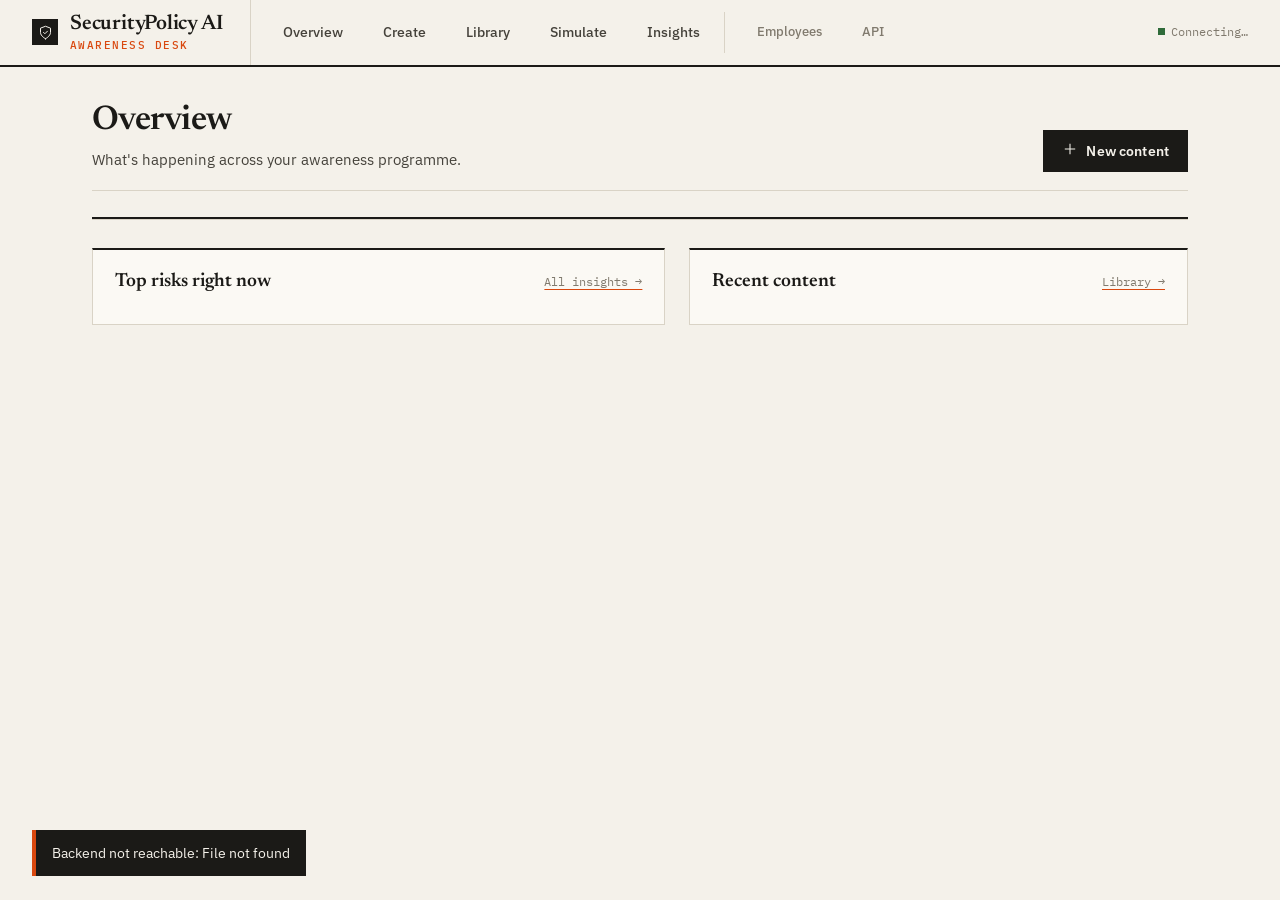
==== commit 6faf7278: "Demo content (newsletter, Finance quiz, HR tip), demo fixes: recent-window simulation mistakes, visi" ====
--- a/web/index.html
+++ b/web/index.html
@@ -4,7 +4,7 @@
 <meta charset="utf-8">
 <meta name="viewport" content="width=device-width,initial-scale=1">
 <title>SecurityPolicy AI</title>
-<link rel="stylesheet" href="app.css">
+<link rel="stylesheet" href="app.css?v=1795671000">
 </head>
 <body>
 <div class="shell">
@@ -17,8 +17,8 @@
       <button data-view="simulate"><span data-icon="mail"></span><span>Simulate</span></button>
       <button data-view="insights"><span data-icon="chart"></span><span>Insights</span></button>
       <div class="sep"></div>
-      <a href="learn.html" target="_blank"><span data-icon="users"></span><span>Employee portal</span></a>
-      <a href="/docs" target="_blank"><span data-icon="code"></span><span>API docs</span></a>
+      <a href="learn.html" target="_blank"><span data-icon="users"></span><span>Employees</span></a>
+      <a href="/docs" target="_blank"><span data-icon="code"></span><span>API</span></a>
     </nav>
     <div class="side-foot" id="kb-status"><span class="dot"></span>Connecting…</div>
   </aside>
@@ -116,7 +116,7 @@
     </section>
   </main>
 </div>
-<script src="icons.js"></script>
-<script src="app.js"></script>
+<script src="icons.js?v=1795671000"></script>
+<script src="app.js?v=1795671000"></script>
 </body>
 </html>
--- a/web/app.css
+++ b/web/app.css
@@ -39,7 +39,7 @@
 .logo { width: 26px; height: 26px; background: var(--ink); color: var(--paper); display: grid; place-items: center; }
 .logo svg.i { width: 15px; height: 15px; }
 .nav { display: flex; align-items: stretch; }
-.nav button, .nav a { display: flex; align-items: center; gap: 8px; padding: 0 16px; border: 0; background: none; color: var(--ink-2);
+.nav button, .nav a { white-space: nowrap; display: flex; align-items: center; gap: 8px; padding: 0 16px; border: 0; background: none; color: var(--ink-2);
   font: 500 14px var(--sans); cursor: pointer; text-decoration: none; border-bottom: 3px solid transparent; margin-bottom: -2px; }
 .nav button svg.i, .nav a svg.i { display: none; }
 .nav button:hover, .nav a:hover { color: var(--ink); }
@@ -251,3 +251,5 @@
   .kpi .val { font-size: 34px; }
   .hero .grid4 { grid-template-columns: repeat(2, 1fr); } .hero .grid4 div:nth-child(3) { border-left: 0; padding-left: 0; }
 }
+
+.card.empty { border: 1px solid var(--rule); border-top: 2px solid var(--ink); padding: 26px 24px; }
